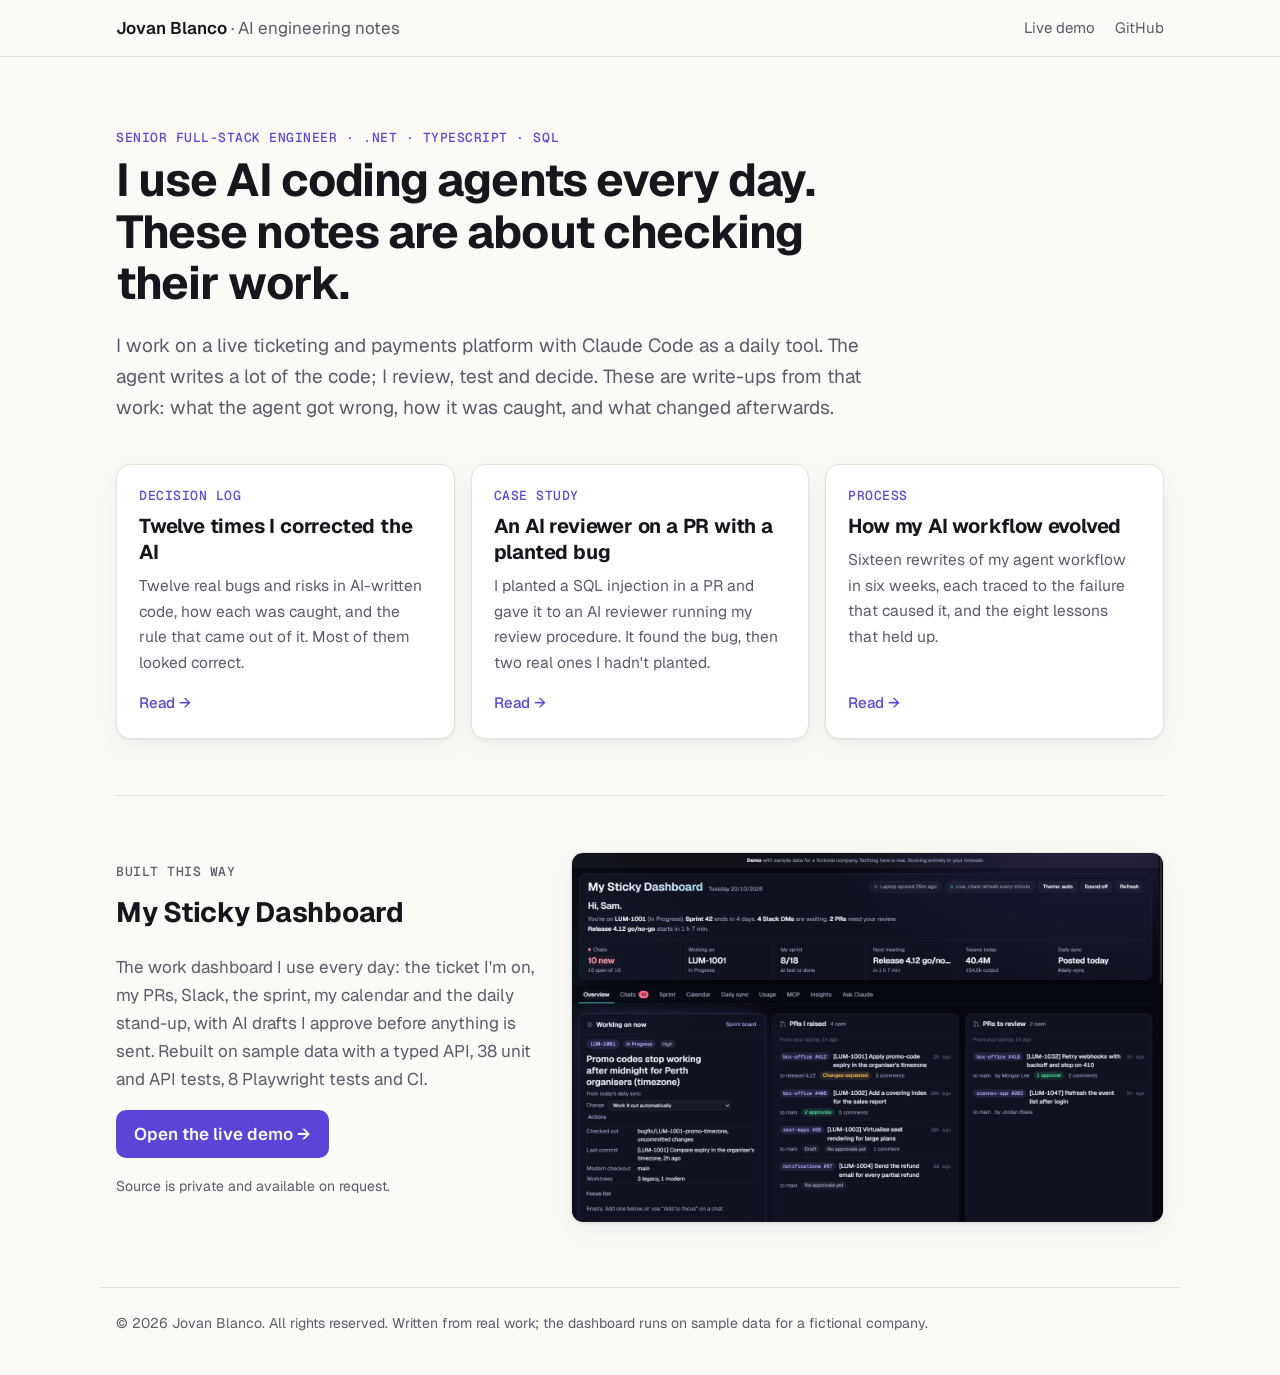
==== index.html @ c5d119e0 "AI engineering notes: decision log, review case study, workflow evolution" ====
<!doctype html>
<html lang="en-AU">
<head>
<meta charset="utf-8">
<meta name="viewport" content="width=device-width, initial-scale=1">
<title>AI engineering notes · Jovan Blanco</title>
<meta name="description" content="How a senior full-stack engineer works with AI coding agents on a production codebase, and checks what they produce.">
<meta property="og:title" content="AI engineering notes · Jovan Blanco">
<meta property="og:description" content="How a senior full-stack engineer works with AI coding agents on a production codebase, and checks what they produce.">
<link rel="icon" href="data:image/svg+xml,%3Csvg xmlns=%27http://www.w3.org/2000/svg%27 viewBox=%270 0 32 32%27%3E%3Crect width=%2732%27 height=%2732%27 rx=%278%27 fill=%27%235B45D6%27/%3E%3Cpath d=%27M10 22l6-12 6 12M12.5 17h7%27 fill=%27none%27 stroke=%27white%27 stroke-width=%273%27 stroke-linecap=%27round%27 stroke-linejoin=%27round%27/%3E%3C/svg%3E">
<link rel="preconnect" href="https://fonts.googleapis.com">
<link rel="preconnect" href="https://fonts.gstatic.com" crossorigin>
<link rel="stylesheet" href="https://fonts.googleapis.com/css2?family=Geist:wght@400;500;600;700&family=Geist+Mono:wght@400;500&display=swap">
<link rel="stylesheet" href="style.css">
</head>
<body class="home">
<header class="bar"><div class="wrap">
  <a class="brand" href="./">Jovan Blanco <span>· AI engineering notes</span></a>
  <nav><a href="https://jovanmb.github.io/my-sticky-dashboard-demo/">Live demo</a><a href="https://github.com/jovanmb">GitHub</a></nav>
</div></header>
<main class="wrap">
<section class="hero">
  <p class="kicker">Senior full-stack engineer · .NET · TypeScript · SQL</p>
  <h1>I use AI coding agents every day. These notes are about checking their work.</h1>
  <p class="lede">I work on a live ticketing and payments platform with Claude Code as a daily tool. The agent writes a lot of the code; I review, test and decide. These are write-ups from that work: what the agent got wrong, how it was caught, and what changed afterwards.</p>
</section>
<section class="cards">
<a class="card" href="decisions.html"><span class="kicker">Decision log</span><h3>Twelve times I corrected the AI</h3><p>Twelve real bugs and risks in AI-written code, how each was caught, and the rule that came out of it. Most of them looked correct.</p><span class="more">Read →</span></a>
<a class="card" href="pr-review-case-study.html"><span class="kicker">Case study</span><h3>An AI reviewer on a PR with a planted bug</h3><p>I planted a SQL injection in a PR and gave it to an AI reviewer running my review procedure. It found the bug, then two real ones I hadn't planted.</p><span class="more">Read →</span></a>
<a class="card" href="workflow-evolution.html"><span class="kicker">Process</span><h3>How my AI workflow evolved</h3><p>Sixteen rewrites of my agent workflow in six weeks, each traced to the failure that caused it, and the eight lessons that held up.</p><span class="more">Read →</span></a>
</section>
<section class="demo">
  <div class="demo-copy">
    <p class="kicker">Built this way</p>
    <h2>My Sticky Dashboard</h2>
    <p>The work dashboard I use every day: the ticket I'm on, my PRs, Slack, the sprint, my calendar and the daily stand-up, with AI drafts I approve before anything is sent. Rebuilt on sample data with a typed API, 38 unit and API tests, 8 Playwright tests and CI.</p>
    <p><a class="btn" href="https://jovanmb.github.io/my-sticky-dashboard-demo/">Open the live demo →</a></p>
    <p class="note">Source is private and available on request.</p>
  </div>
  <a class="shot" href="https://jovanmb.github.io/my-sticky-dashboard-demo/"><img src="dashboard.png" width="1440" height="900" alt="My Sticky Dashboard: overview with the current ticket, PRs raised and PRs to review"></a>
</section>
</main>
<footer class="wrap foot">© 2026 Jovan Blanco. All rights reserved. Written from real work; the dashboard runs on sample data for a fictional company.</footer>
</body>
</html>
---- style.css ----
:root {
  --bg: #fbfaf7; --surface: #ffffff; --ink: #17161c; --muted: #5d5a6a; --line: #e6e2da;
  --accent: #5b45d6; --accent-soft: #efecfd; --code-bg: #f3f1ec;
  --shadow: 0 1px 2px rgba(20, 16, 40, .05), 0 8px 24px rgba(20, 16, 40, .06);
}
@media (prefers-color-scheme: dark) {
  :root:not([data-theme="light"]) {
    --bg: #0b0b12; --surface: #13131d; --ink: #ecebf3; --muted: #a29fb4; --line: #262535;
    --accent: #a596ff; --accent-soft: #211d3d; --code-bg: #1b1a27;
    --shadow: 0 1px 2px rgba(0, 0, 0, .4), 0 8px 24px rgba(0, 0, 0, .35);
  }
}
:root[data-theme="dark"] {
  --bg: #0b0b12; --surface: #13131d; --ink: #ecebf3; --muted: #a29fb4; --line: #262535;
  --accent: #a596ff; --accent-soft: #211d3d; --code-bg: #1b1a27;
}

* { box-sizing: border-box; }
html { -webkit-text-size-adjust: 100%; }
body { margin: 0; background: var(--bg); color: var(--ink); font: 17px/1.65 Geist, system-ui, -apple-system, "Segoe UI", sans-serif; }
a { color: var(--accent); text-underline-offset: 3px; }
.wrap { max-width: 1080px; margin: 0 auto; padding: 0 16px; }
img { max-width: 100%; height: auto; display: block; }

.bar { border-bottom: 1px solid var(--line); background: color-mix(in srgb, var(--bg) 88%, transparent); backdrop-filter: blur(8px); position: sticky; top: 0; z-index: 2; }
.bar .wrap { display: flex; align-items: center; justify-content: space-between; gap: 16px; height: 56px; }
.brand { color: var(--ink); text-decoration: none; font-weight: 600; white-space: nowrap; overflow: hidden; text-overflow: ellipsis; }
.brand span { color: var(--muted); font-weight: 400; }
nav { display: flex; gap: 20px; flex-shrink: 0; }
nav a { color: var(--muted); text-decoration: none; font-size: 15px; }
nav a:hover { color: var(--ink); }

.kicker { margin: 0 0 8px; color: var(--accent); font: 500 13px/1.4 "Geist Mono", ui-monospace, monospace; letter-spacing: .04em; text-transform: uppercase; }

.hero { padding: 72px 0 40px; max-width: 760px; }
.hero h1 { font-size: clamp(30px, 5vw, 46px); line-height: 1.12; letter-spacing: -.02em; margin: 0 0 20px; }
.lede { font-size: 19px; color: var(--muted); margin: 0; }

.cards { display: grid; grid-template-columns: repeat(auto-fit, minmax(280px, 1fr)); gap: 16px; padding-bottom: 56px; }
.card { display: flex; flex-direction: column; background: var(--surface); border: 1px solid var(--line); border-radius: 14px; padding: 22px; color: inherit; text-decoration: none; box-shadow: var(--shadow); transition: transform .15s, border-color .15s; }
.card:hover { transform: translateY(-2px); border-color: var(--accent); }
.card h3 { margin: 0 0 8px; font-size: 20px; line-height: 1.3; letter-spacing: -.01em; }
.card p { margin: 0 0 16px; color: var(--muted); font-size: 15.5px; flex: 1; }
.card .more { color: var(--accent); font-weight: 500; font-size: 15px; }

.demo { display: grid; grid-template-columns: minmax(0, 5fr) minmax(0, 7fr); gap: 32px; align-items: center; border-top: 1px solid var(--line); padding: 56px 0 64px; }
.demo h2 { margin: 0 0 12px; font-size: 28px; letter-spacing: -.01em; }
.demo p { color: var(--muted); }
.shot img { border-radius: 12px; border: 1px solid var(--line); box-shadow: var(--shadow); }
.btn { display: inline-block; background: var(--accent); color: var(--bg); padding: 10px 18px; border-radius: 10px; text-decoration: none; font-weight: 600; }
.note { font-size: 14px; }
@media (max-width: 820px) { .demo { grid-template-columns: 1fr; } .hero { padding-top: 48px; } nav { gap: 14px; } .brand span { display: none; } }

.prose { max-width: 720px; margin: 0 auto; padding: 56px 0 40px; }
.prose h1 { font-size: clamp(28px, 4.5vw, 40px); line-height: 1.15; letter-spacing: -.02em; margin: 0 0 24px; }
.prose h2 { font-size: 23px; line-height: 1.3; margin: 48px 0 12px; letter-spacing: -.01em; }
.prose h3 { font-size: 19px; margin: 32px 0 8px; }
.prose hr { border: 0; border-top: 1px solid var(--line); margin: 40px 0; }
.prose code { font: 0.86em "Geist Mono", ui-monospace, monospace; background: var(--code-bg); padding: .12em .38em; border-radius: 5px; overflow-wrap: anywhere; }
.prose pre { background: var(--code-bg); padding: 16px; border-radius: 10px; overflow-x: auto; }
.prose pre code { padding: 0; background: none; }
.prose li { margin: 6px 0; }
.prose strong { font-weight: 600; }
.tbl { overflow-x: auto; margin: 20px 0; border: 1px solid var(--line); border-radius: 10px; }
.prose table { border-collapse: collapse; width: 100%; font-size: 15px; }
.prose th, .prose td { text-align: left; vertical-align: top; padding: 10px 12px; border-bottom: 1px solid var(--line); }
.prose th { background: var(--accent-soft); font-weight: 600; }
.prose tr:last-child td { border-bottom: 0; }
.back { margin-top: 48px; }

.foot { color: var(--muted); font-size: 14px; padding-top: 24px; padding-bottom: 40px; border-top: 1px solid var(--line); }
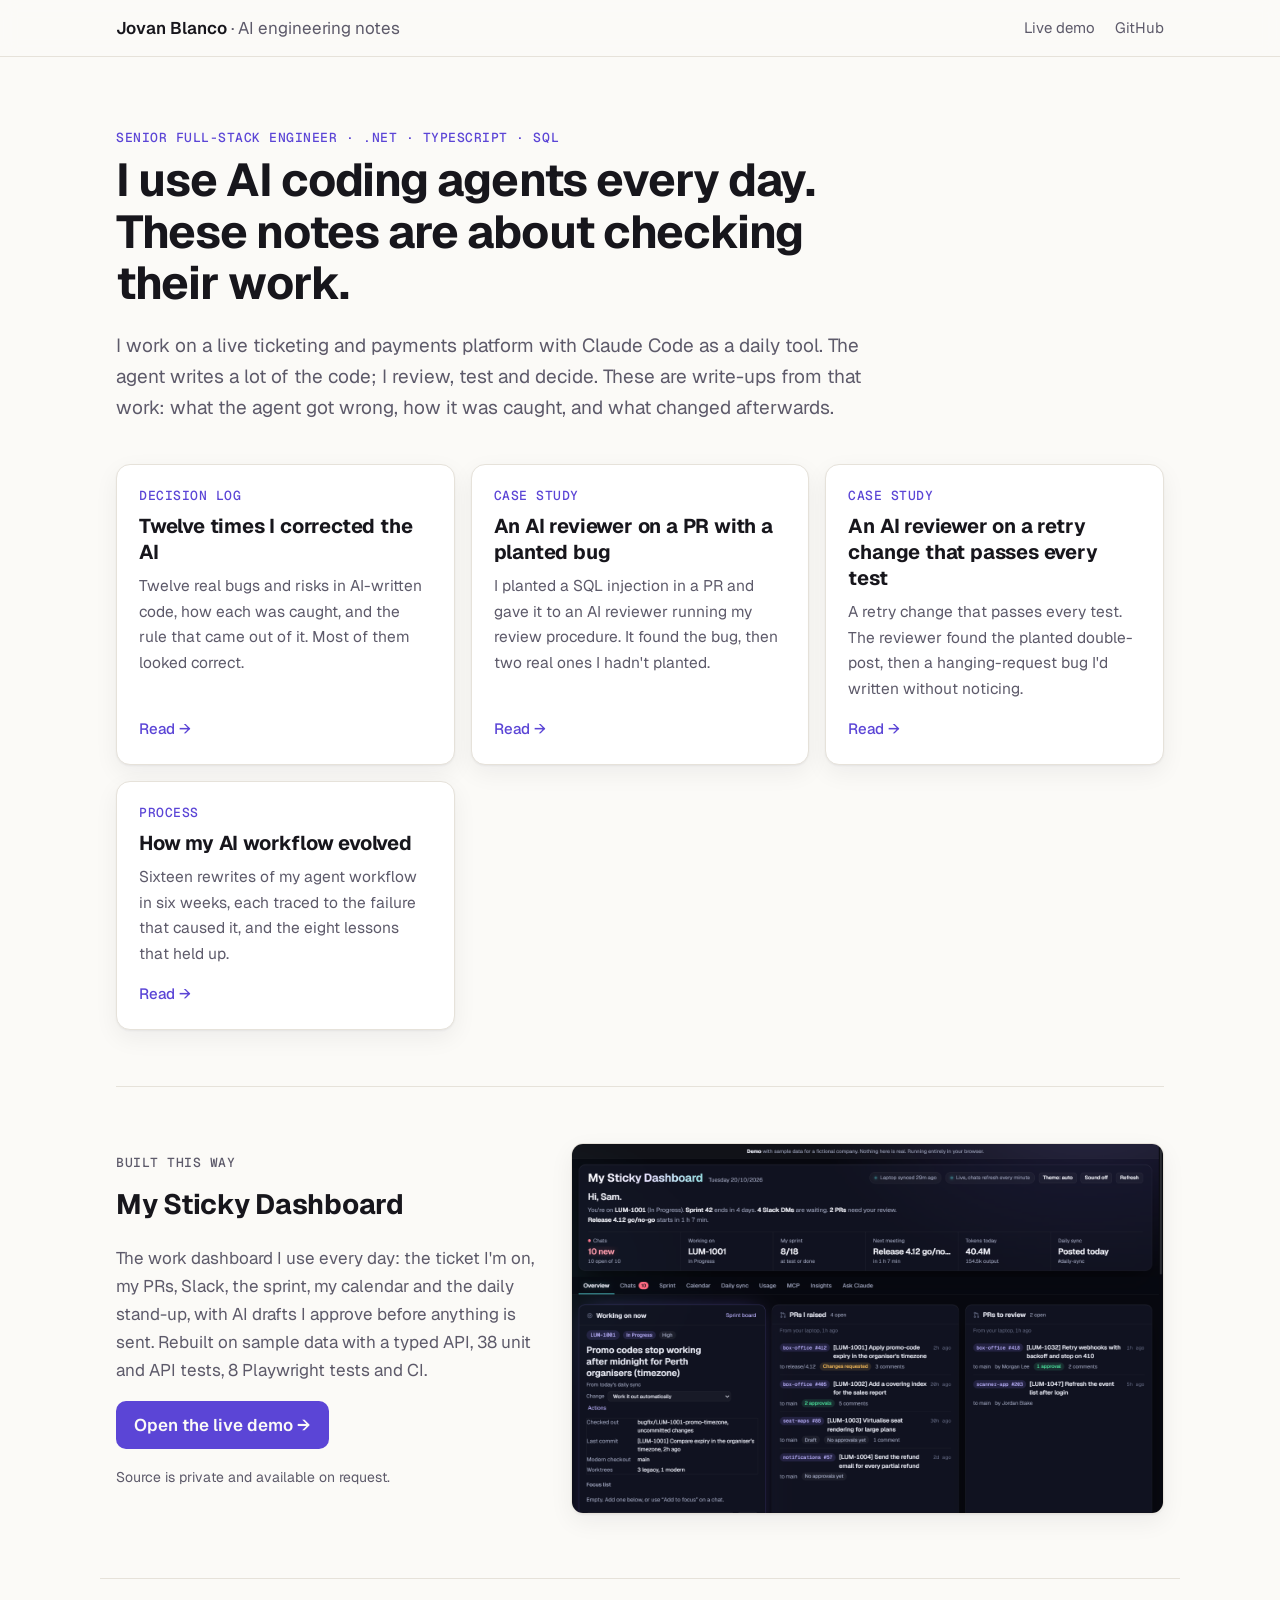
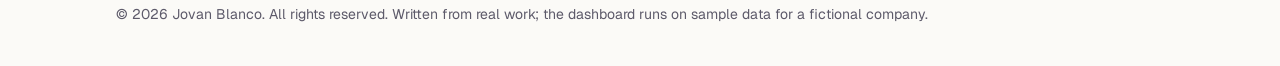
==== commit 63a5c105: "Add case study: an AI reviewer on a retry change that passes every test" ====
--- a/index.html
+++ b/index.html
@@ -27,6 +27,7 @@
 <section class="cards">
 <a class="card" href="decisions.html"><span class="kicker">Decision log</span><h3>Twelve times I corrected the AI</h3><p>Twelve real bugs and risks in AI-written code, how each was caught, and the rule that came out of it. Most of them looked correct.</p><span class="more">Read →</span></a>
 <a class="card" href="pr-review-case-study.html"><span class="kicker">Case study</span><h3>An AI reviewer on a PR with a planted bug</h3><p>I planted a SQL injection in a PR and gave it to an AI reviewer running my review procedure. It found the bug, then two real ones I hadn't planted.</p><span class="more">Read →</span></a>
+<a class="card" href="retry-case-study.html"><span class="kicker">Case study</span><h3>An AI reviewer on a retry change that passes every test</h3><p>A retry change that passes every test. The reviewer found the planted double-post, then a hanging-request bug I'd written without noticing.</p><span class="more">Read →</span></a>
 <a class="card" href="workflow-evolution.html"><span class="kicker">Process</span><h3>How my AI workflow evolved</h3><p>Sixteen rewrites of my agent workflow in six weeks, each traced to the failure that caused it, and the eight lessons that held up.</p><span class="more">Read →</span></a>
 </section>
 <section class="demo">
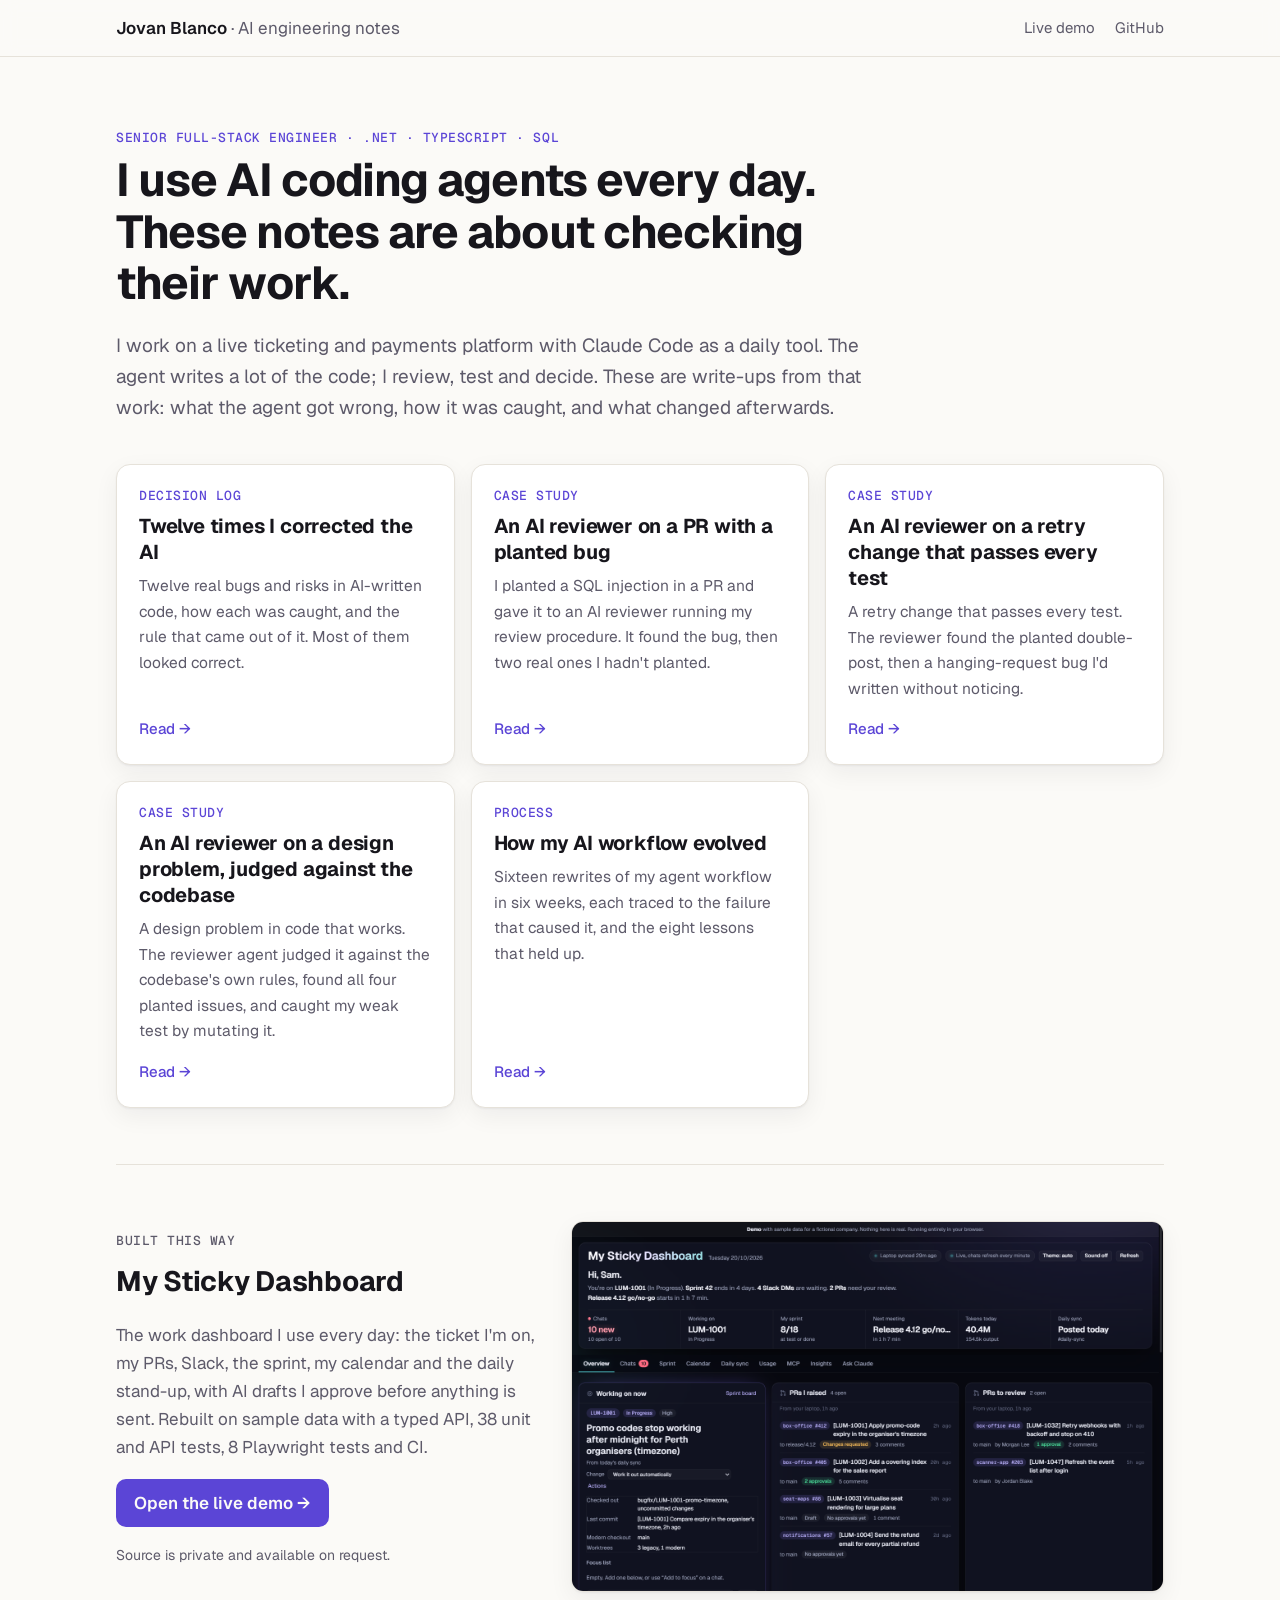
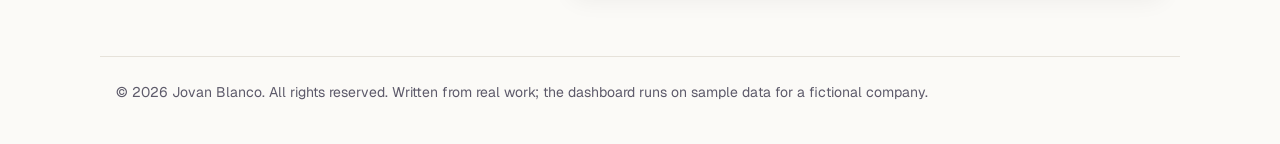
==== commit 9f93f623: "Add case study: an AI reviewer on a design problem, judged against the codebase" ====
--- a/index.html
+++ b/index.html
@@ -28,6 +28,7 @@
 <a class="card" href="decisions.html"><span class="kicker">Decision log</span><h3>Twelve times I corrected the AI</h3><p>Twelve real bugs and risks in AI-written code, how each was caught, and the rule that came out of it. Most of them looked correct.</p><span class="more">Read →</span></a>
 <a class="card" href="pr-review-case-study.html"><span class="kicker">Case study</span><h3>An AI reviewer on a PR with a planted bug</h3><p>I planted a SQL injection in a PR and gave it to an AI reviewer running my review procedure. It found the bug, then two real ones I hadn't planted.</p><span class="more">Read →</span></a>
 <a class="card" href="retry-case-study.html"><span class="kicker">Case study</span><h3>An AI reviewer on a retry change that passes every test</h3><p>A retry change that passes every test. The reviewer found the planted double-post, then a hanging-request bug I'd written without noticing.</p><span class="more">Read →</span></a>
+<a class="card" href="design-case-study.html"><span class="kicker">Case study</span><h3>An AI reviewer on a design problem, judged against the codebase</h3><p>A design problem in code that works. The reviewer agent judged it against the codebase's own rules, found all four planted issues, and caught my weak test by mutating it.</p><span class="more">Read →</span></a>
 <a class="card" href="workflow-evolution.html"><span class="kicker">Process</span><h3>How my AI workflow evolved</h3><p>Sixteen rewrites of my agent workflow in six weeks, each traced to the failure that caused it, and the eight lessons that held up.</p><span class="more">Read →</span></a>
 </section>
 <section class="demo">
